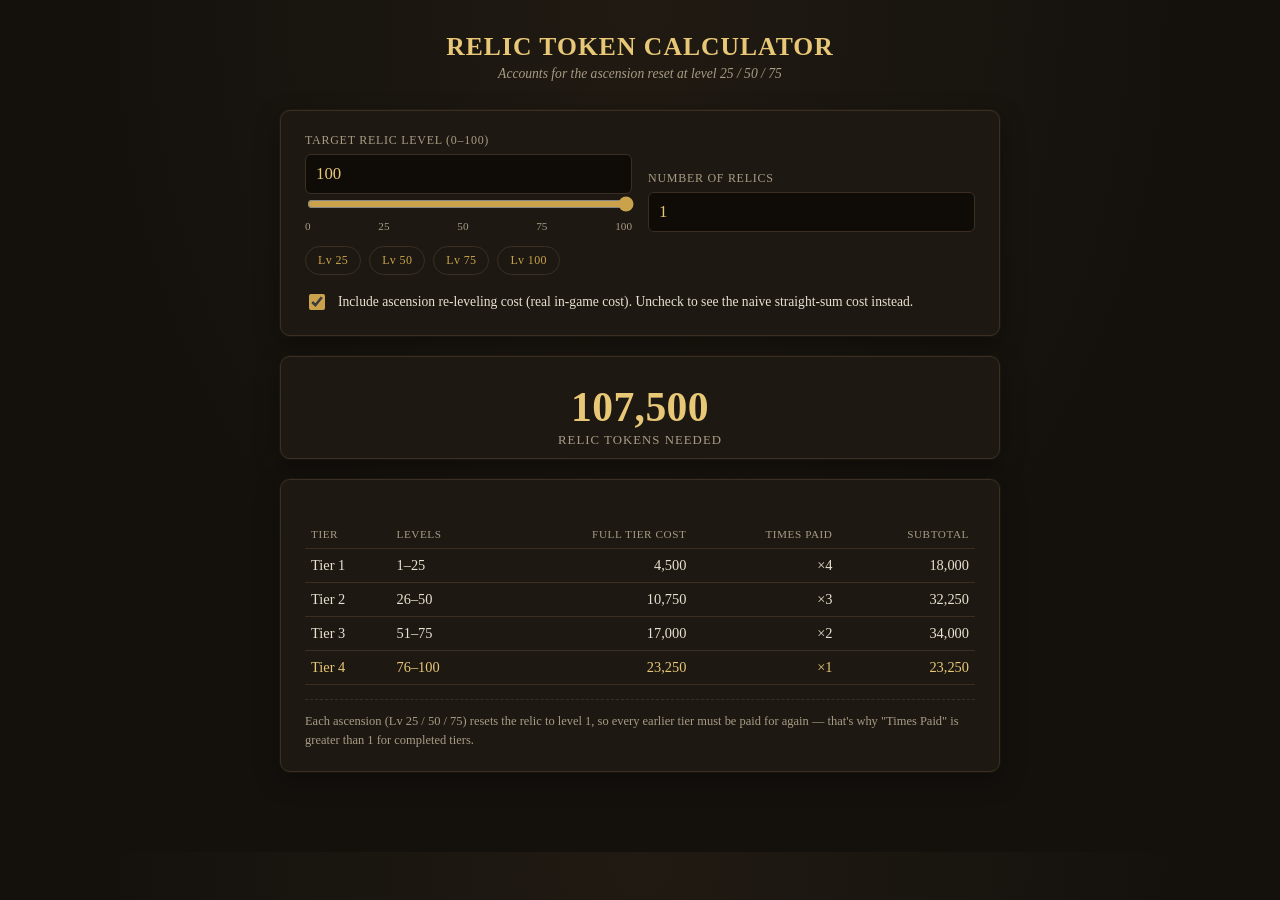
==== index.html @ 95578f7c "first commit" ====
<!DOCTYPE html>
<html lang="en">
  <head>
    <meta charset="UTF-8" />
    <meta name="viewport" content="width=device-width, initial-scale=1.0" />
    <title>Relic Token Calculator</title>
    <link rel="stylesheet" href="css/styles.css" />
  </head>
  <body>
    <div class="wrap">
      <h1>Relic Token Calculator</h1>
      <div class="sub">Accounts for the ascension reset at level 25 / 50 / 75</div>

      <div class="panel">
        <div class="row">
          <div class="field">
            <label for="level">Target Relic Level (0–100)</label>
            <input type="number" id="level" min="0" max="100" value="100" />
            <input type="range" id="levelSlider" min="0" max="100" value="100" />
            <div class="level-marks">
              <span>0</span><span>25</span><span>50</span><span>75</span><span>100</span>
            </div>
          </div>
          <div class="field">
            <label for="relics">Number of Relics</label>
            <input type="number" id="relics" min="1" value="1" />
          </div>
        </div>

        <div class="quick">
          <button data-lvl="25">Lv 25</button>
          <button data-lvl="50">Lv 50</button>
          <button data-lvl="75">Lv 75</button>
          <button data-lvl="100">Lv 100</button>
        </div>

        <div class="toggle-row">
          <input type="checkbox" id="resetMode" checked />
          <label for="resetMode" class="toggle-label">
            Include ascension re-leveling cost (real in-game cost). Uncheck to see the naive straight-sum cost instead.
          </label>
        </div>
      </div>

      <div class="panel result-hero">
        <div class="amount" id="totalAmount">0</div>
        <div class="label" id="totalLabel">Relic Tokens Needed</div>
      </div>

      <div class="panel">
        <table>
          <thead>
            <tr>
              <th>Tier</th>
              <th>Levels</th>
              <th class="num">Full Tier Cost</th>
              <th class="num">Times Paid</th>
              <th class="num">Subtotal</th>
            </tr>
          </thead>
          <tbody id="breakdownBody"></tbody>
        </table>
        <div class="note" id="footnote"></div>
      </div>
    </div>

    <script src="js/script.js"></script>
  </body>
</html>
---- css/styles.css ----
:root {
  --bg: #14110d;
  --panel: #1d1812;
  --line: #3a2f22;
  --gold: #c9a24b;
  --gold-bright: #e8c877;
  --text: #e9e1d0;
  --dim: #a89c85;
  --danger: #b0503f;
}

* {
  box-sizing: border-box;
}

body {
  margin: 0;
  background: radial-gradient(ellipse at top, #201a12 0%, var(--bg) 60%);
  color: var(--text);
  font-family: 'Iowan Old Style', 'Palatino Linotype', Georgia, serif;
  padding: 32px 16px 60px;
}

.wrap {
  max-width: 720px;
  margin: 0 auto;
}

h1 {
  font-size: 1.6rem;
  letter-spacing: 0.04em;
  text-align: center;
  margin: 0 0 4px;
  color: var(--gold-bright);
  text-transform: uppercase;
}

.sub {
  text-align: center;
  color: var(--dim);
  font-size: 0.85rem;
  margin-bottom: 28px;
  font-style: italic;
}

.panel {
  background: var(--panel);
  border: 1px solid var(--line);
  border-radius: 10px;
  padding: 22px 24px;
  margin-bottom: 20px;
  box-shadow: 0 0 0 1px rgba(201, 162, 75, 0.05), 0 8px 24px rgba(0, 0, 0, 0.35);
}

.row {
  display: flex;
  gap: 16px;
  flex-wrap: wrap;
  align-items: flex-end;
}

label {
  display: block;
  font-size: 0.75rem;
  letter-spacing: 0.06em;
  text-transform: uppercase;
  color: var(--dim);
  margin-bottom: 6px;
}

.field {
  flex: 1;
  min-width: 160px;
}

input[type='number'] {
  width: 100%;
  background: #0f0c08;
  border: 1px solid var(--line);
  color: var(--gold-bright);
  font-family: inherit;
  font-size: 1.05rem;
  padding: 9px 10px;
  border-radius: 6px;
}

input[type='range'] {
  width: 100%;
  accent-color: var(--gold);
}

.toggle-row {
  display: flex;
  align-items: center;
  gap: 10px;
  margin-top: 16px;
  font-size: 0.85rem;
  color: var(--text);
}

.toggle-row input {
  accent-color: var(--gold);
  width: 16px;
  height: 16px;
}

.toggle-label {
  margin: 0;
  text-transform: none;
  letter-spacing: 0;
  font-size: 0.85rem;
  color: var(--text);
}

.level-marks {
  display: flex;
  justify-content: space-between;
  font-size: 0.7rem;
  color: var(--dim);
  margin-top: 4px;
}

.quick {
  display: flex;
  gap: 8px;
  margin-top: 14px;
  flex-wrap: wrap;
}

.quick button {
  background: transparent;
  border: 1px solid var(--line);
  color: var(--gold);
  padding: 6px 12px;
  border-radius: 20px;
  font-size: 0.75rem;
  cursor: pointer;
  font-family: inherit;
  letter-spacing: 0.03em;
}

.quick button:hover {
  background: rgba(201, 162, 75, 0.12);
  border-color: var(--gold);
}

.result-hero {
  text-align: center;
  padding: 26px 10px 10px;
}

.result-hero .amount {
  font-size: 2.6rem;
  color: var(--gold-bright);
  font-weight: bold;
  letter-spacing: 0.01em;
}

.result-hero .label {
  font-size: 0.8rem;
  color: var(--dim);
  text-transform: uppercase;
  letter-spacing: 0.08em;
  margin-top: 2px;
}

table {
  width: 100%;
  border-collapse: collapse;
  margin-top: 18px;
  font-size: 0.9rem;
}

th,
td {
  text-align: left;
  padding: 8px 6px;
  border-bottom: 1px solid var(--line);
}

th {
  color: var(--dim);
  font-weight: normal;
  text-transform: uppercase;
  font-size: 0.7rem;
  letter-spacing: 0.05em;
}

td.num,
th.num {
  text-align: right;
}

tr.current td {
  color: var(--gold-bright);
}

.note {
  font-size: 0.78rem;
  color: var(--dim);
  line-height: 1.5;
  margin-top: 14px;
  border-top: 1px dashed var(--line);
  padding-top: 12px;
}
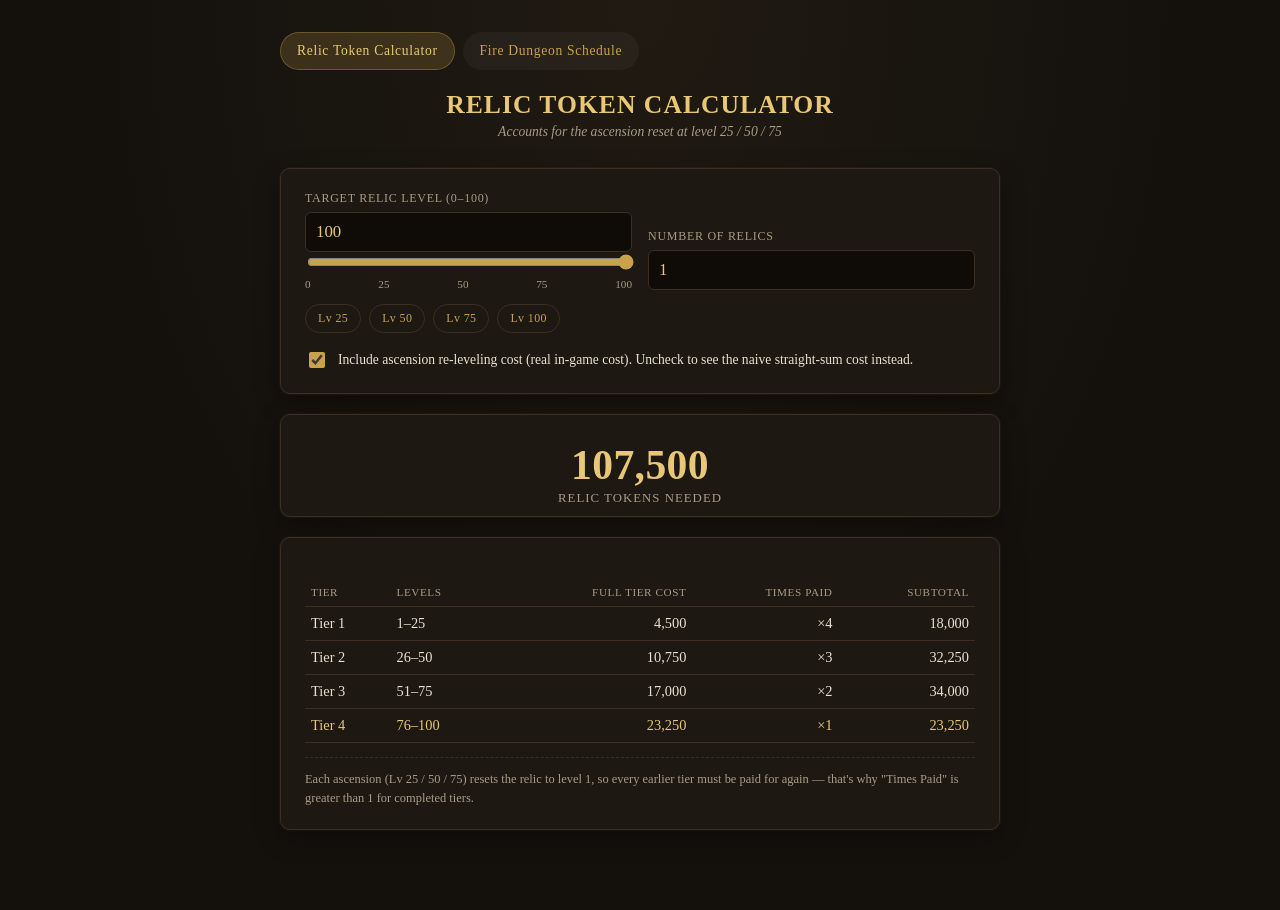
==== commit e33b1e65: "fire dungeon" ====
--- a/index.html
+++ b/index.html
@@ -8,6 +8,10 @@
   </head>
   <body>
     <div class="wrap">
+      <div class="tab-nav">
+        <a class="tab active" href="index.html">Relic Token Calculator</a>
+        <a class="tab" href="fire.html">Fire Dungeon Schedule</a>
+      </div>
       <h1>Relic Token Calculator</h1>
       <div class="sub">Accounts for the ascension reset at level 25 / 50 / 75</div>
 
--- a/css/styles.css
+++ b/css/styles.css
@@ -203,3 +203,69 @@
   border-top: 1px dashed var(--line);
   padding-top: 12px;
 }
+
+.tab-nav {
+  display: flex;
+  gap: 8px;
+  margin-bottom: 20px;
+}
+
+.tab {
+  display: inline-flex;
+  align-items: center;
+  justify-content: center;
+  padding: 10px 16px;
+  border-radius: 999px;
+  border: 1px solid transparent;
+  background: rgba(255, 255, 255, 0.04);
+  color: var(--gold);
+  text-decoration: none;
+  font-size: 0.85rem;
+  letter-spacing: 0.05em;
+}
+
+.tab.active {
+  background: rgba(201, 162, 75, 0.2);
+  border-color: rgba(201, 162, 75, 0.35);
+  color: var(--gold-bright);
+}
+
+.interval-display {
+  color: var(--text);
+  font-size: 1rem;
+  margin-top: 6px;
+}
+
+.schedule-heading {
+  font-size: 0.95rem;
+  color: var(--gold-bright);
+  margin-bottom: 12px;
+}
+
+.schedule {
+  display: flex;
+  flex-wrap: wrap;
+  gap: 10px;
+}
+
+.schedule-item {
+  background: rgba(201, 162, 75, 0.1);
+  border: 1px solid rgba(201, 162, 75, 0.18);
+  border-radius: 999px;
+  padding: 8px 12px;
+  color: var(--text);
+  font-weight: 600;
+}
+
+.nav-panel {
+  text-align: center;
+}
+
+.back-link {
+  color: var(--gold-bright);
+  text-decoration: none;
+}
+
+.back-link:hover {
+  text-decoration: underline;
+}
